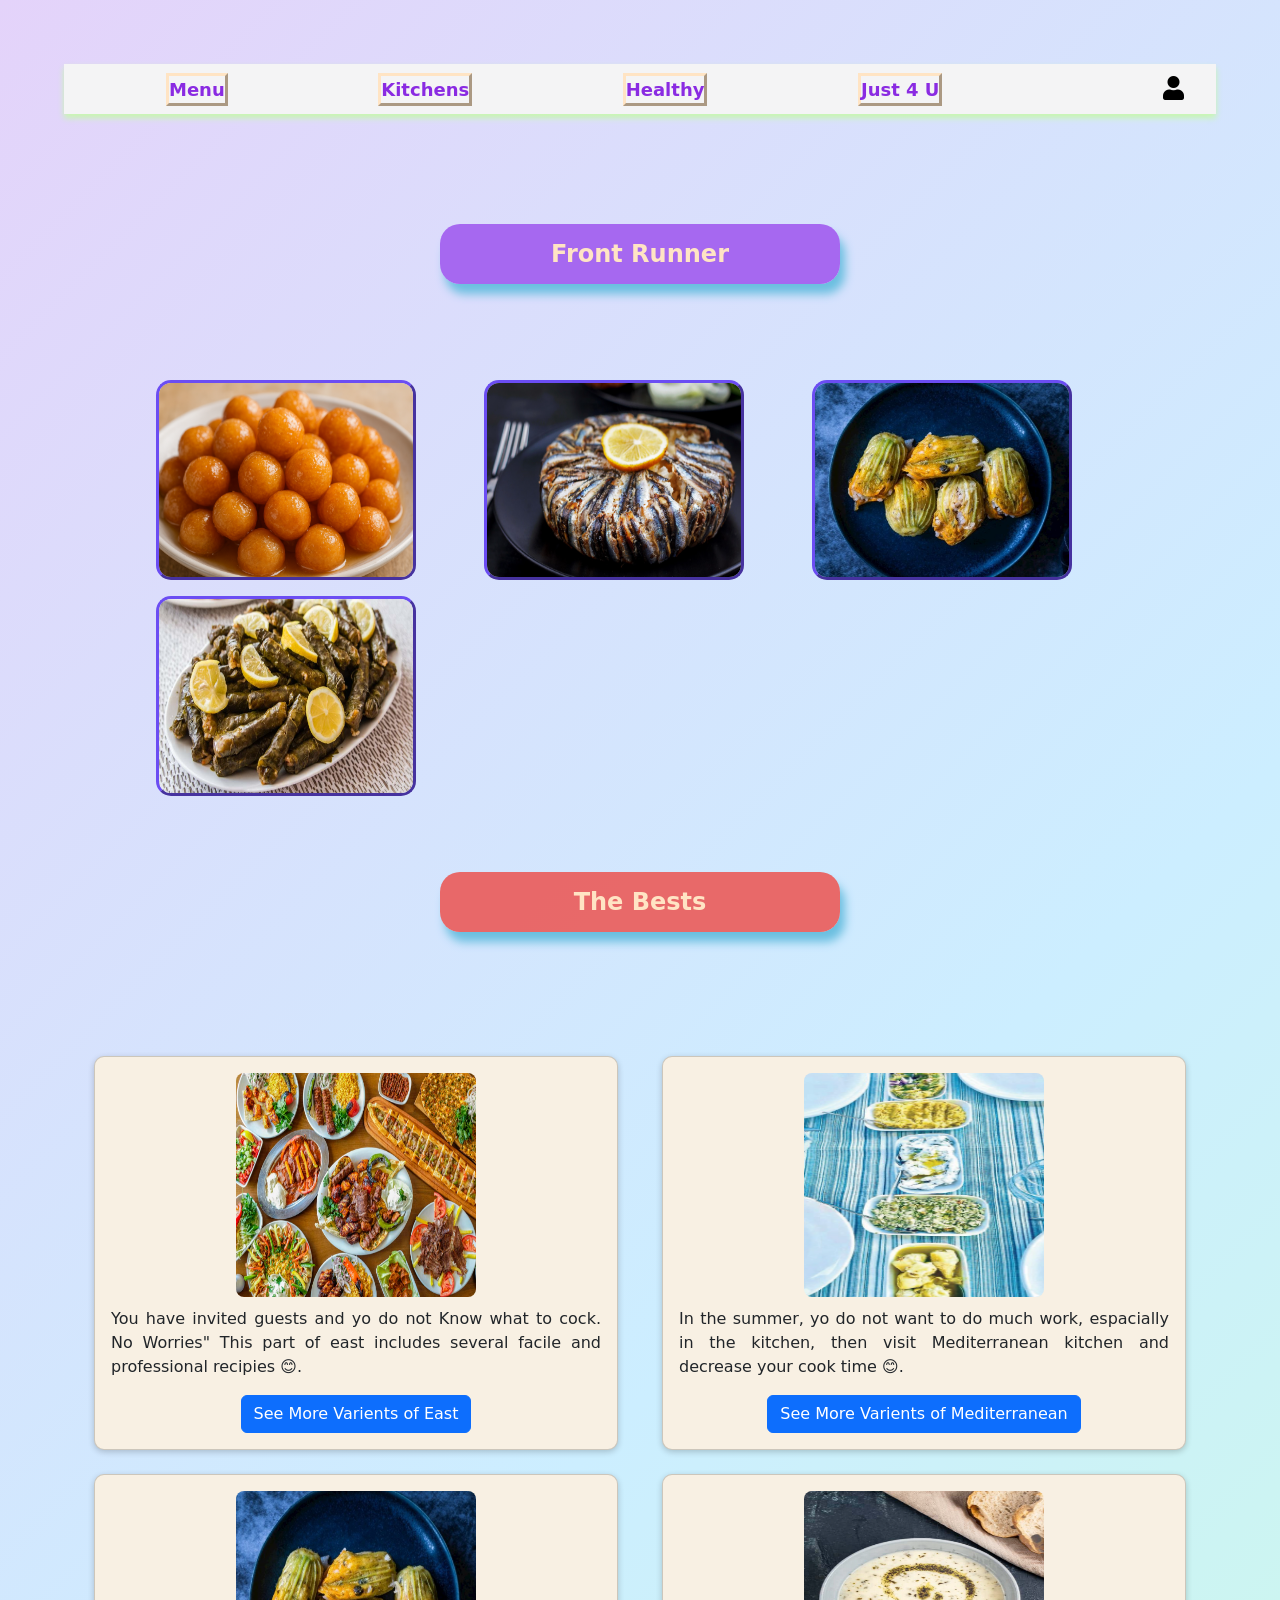
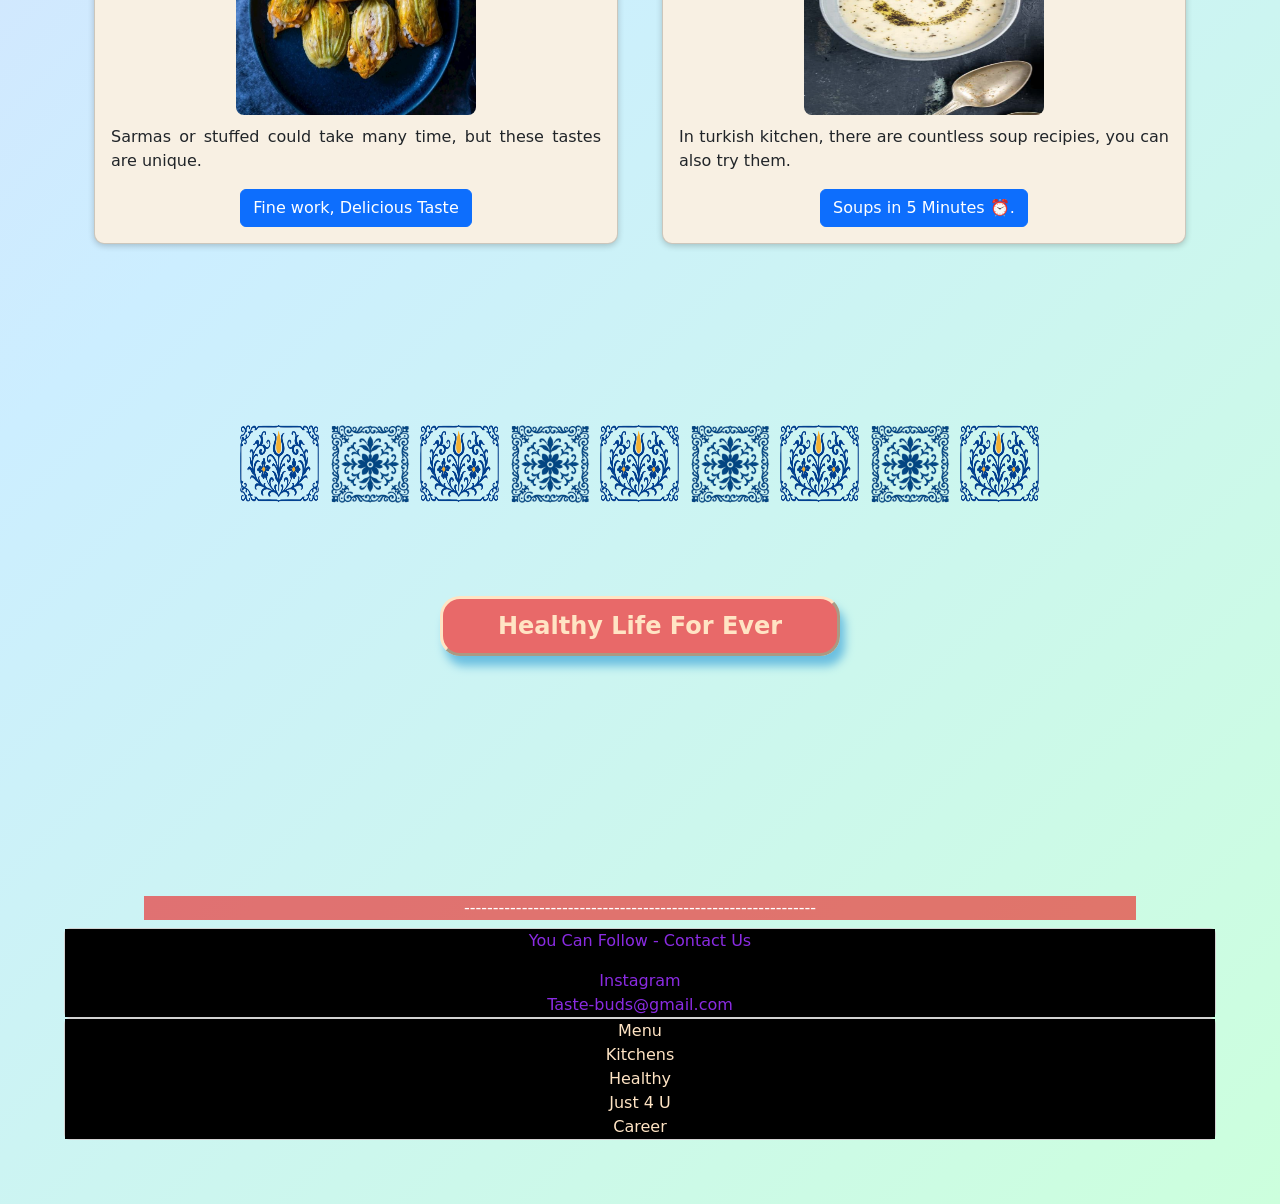
==== index.html @ 9bf7d687 "update3" ====
<!DOCTYPE html>
<html lang="en">
<head>
    <meta charset="UTF-8">
    <meta name="viewport" content="width=device-width, initial-scale=1.0">
    <title>Taste Buds</title>
   
    <link href="https://cdn.jsdelivr.net/npm/bootstrap@5.3.8/dist/css/bootstrap.min.css" rel="stylesheet" integrity="sha384-sRIl4kxILFvY47J16cr9ZwB07vP4J8+LH7qKQnuqkuIAvNWLzeN8tE5YBujZqJLB" crossorigin="anonymous">
    <link rel="stylesheet" href="../CSS/index.css">
    <link rel="stylesheet" href="https://cdnjs.cloudflare.com/ajax/libs/font-awesome/5.15.3/css/all.min.css" />


</head>
<body>

    <nav class="navbar">
  <div class="container-fluid">
        
        <!-- Menu -->
            <a class="navMenu" href="#">
                Menu
            </a>
                
        <!-- Kitchens -->
            <a class="kitchens" href="#">
                Kitchens
            </a>
      

        <!-- Healthy -->
        
            <a class="healthy" href="#">
                Healthy
            </a>

        <!-- 4 You -->

            <a class="you" href="#">
                Just 4 U
            </a>

        <!-- Login -->
        <a class="login" href="/login.html"><i class="fa fa-user"></i></a> 
       
  </div>
</nav>

<!-- Front Runner -->
<div class="front">
    <nav class="frontMain">
        Front Runner
    </nav>
</div>

<div class="options1">
<!-- #####Slied 1######## -->
  <div class="carousel-inner">
    <div>
      <img class="f1" src="../Images/lokma.png" alt="lokma">
    </div>
<!-- #####Slied 2######## -->
    <div>
      <img class=" f2 d-block w-10" src="../Images/hamsi.png"  alt="hamsi">
    </div>
<!-- #####Slied 3######## -->
    <div>
      <img  class="f3 d-block w-10" src="../Images/dolmalar.png" alt="dolmalar">
    </div>
<!--######Slied 4  -->
    <div>
      <img  class="f4 d-block w-10" src="../Images/sarma.png" alt="sarma">
    </div>
  </div>
</div>
    

<!-- The Bests -->

<div class="best">
    <nav class="theBest">
        The Bests
    </nav>
</div>

<br>

<div class="besties">

<div class="row" id="block1">
  <div class="col-sm-6 mb-3 mb-sm-0">
    <div class="card">
      <div class="card-body">
        <img src="../Images/aksam_menüsü.png" alt="" style="width: 15rem; height: 14rem;">
        <p class="card-text1">You have invited guests and yo do not Know what to cock. No Worries"
          This part of east includes several facile and professional recipies 😊.
        </p>
        <a href="#" class="btn btn-primary">See More Varients of East</a>
      </div>
    </div>
  </div>

  <div class="col-sm-6">
    <div class="card">
      <div class="card-body">
        <img src="../Images/akdeniz_sofrasi.png" alt="" style="width: 15rem; height: 14rem;">
        <p class="card-text">In the summer, yo do not want to do much work, espacially in the kitchen, then visit Mediterranean
          kitchen and decrease your cook time 😊.</p>
        <a href="#" class="btn btn-primary">See More Varients of Mediterranean</a>
      </div>
    </div>
  </div>
</div>

<br>

<div class="row" id="block2">
  <div class="col-sm-6 mb-3 mb-sm-0">
    <div class="card">
      <div class="card-body">
        <img src="../Images/dolmalar.png" alt="" style="width: 15rem; height: 14rem;">
        <p class="card-text1">Sarmas or stuffed could take many time, but these tastes are unique.</p>
        <a href="#" class="btn btn-primary">Fine work, Delicious Taste</a>
      </div>
    </div>
  </div>


  <div class="col-sm-6">
    <div class="card">
      <div class="card-body">
        <img src="../Images/corba.png" alt="" style="width: 15rem; height: 14rem;">
        <p class="card-text">In turkish kitchen, there are countless soup recipies, you can also try them.</p>
        <a href="#" class="btn btn-primary">Soups in 5 Minutes ⏰.</a>
      </div>
    </div>
  </div>
</div>
</div>


<!-- Fonts -->
<div class="motifs-wrapper">
<div class="motif">
<img class="motif1" src="../Images/osmMotif.png" alt="">
<img class="motif2" src="../Images/rumMotif.png" alt="">
<img class="motif3" src="../Images/osmMotif.png" alt="">
<img class="motif2" src="../Images/rumMotif.png" alt="">
<img class="motif3" src="../Images/osmMotif.png" alt="">
<img class="motif2" src="../Images/rumMotif.png" alt="">
<img class="motif3" src="../Images/osmMotif.png" alt="">
<img class="motif2" src="../Images/rumMotif.png" alt="">
<img class="motif3" src="../Images/osmMotif.png" alt="">
</div>
</div>


<!-- Healthy -->

<div class="health">
    <nav class="healthy"> 
      <a href="#">Healthy Life For Ever</a>
    </nav>
</div>

</div>

<!-- Footer -->

<footer>

  <p class="free">-------------------------------------------------------------</p>
  
  <div class="card">
    <div class="connections">
      <p>You Can Follow - Contact Us</p>  
      <li><a class="contact" href="#">Instagram</a></li> 
      <li><a class="mail" href="mailto:info@example.com">Taste-buds@gmail.com</a></li> 
    </div>

  </div>

  <div class="card">
    <div class="fM">
      <li class="m"><a href="#">Menu</a></li>
      <li class="k"><a href="#">Kitchens</a></li>
      <li class="h"><a href="#">Healthy</a></li>
      <li class="j"><a href="#">Just 4 U</a></li>
      <li class="c"><a href="#">Career</a></li>
   </div>
 </div>
</footer>

<script src="/JS/login.js"></script>


</body>
</html>
---- CSS/index.css ----
body{
    background: linear-gradient(
         135deg,
        #e4d3fa,
        #cceeff,
        #ccffdd
    );
    margin: 4em 4em 4em 4em;
    height: 100%;
    justify-content: center;
}
a{
    text-decoration: none;
    color: bisque;
}

nav.navbar{
    margin-bottom: 50px;
    margin-top: 30px;
    box-shadow: 0 4px 6px rgb(199, 248, 174);
    background-color: rgba(245, 245, 245, 0.979) !important;
    height: 50px;
    font-weight: 800;
    padding: 0 20px;

    display: flex;
    justify-content: space-around;
    flex-wrap: wrap;
    justify-content: center;
    text-align: center;
    align-items: center;
    gap: 20px;
    list-style: none;
}
a.login{
    font-size:x-large;
    color: black;
}

li.menu{
    list-style: none;
    padding-right: 1000px;
}

 .navMenu{
    border-style: outset;
    border-color: bisque;
    list-style: none;
    margin-left: 70px;
    color: inherit;
    text-decoration: none;
    font-size: large;
    color: blueviolet;
 }

.kitchens{
    border-style: outset;
    border-color: bisque;
    list-style: none;
    color: inherit;
    text-decoration: none;
    font-size: large;
    color: blueviolet;
 }

 .healthy{
    border-style: outset;
    border-color: bisque;
    list-style: none;
    color: inherit;
    text-decoration: none;
    font-size: large;
    color: blueviolet;
 }

 .you{
    border-style: outset;
    border-color: bisque;
    list-style: none;
    margin-right: 70px;
    color: inherit;
    text-decoration: none;
    font-size: large;
    color: blueviolet;
 }

 /*Front Runner*/

div.front{
    display:flex;
    justify-content: center;
}

nav.frontMain{

    margin-bottom: 80px;
    margin-top: 60px;
    box-shadow: 5px 10px 10px rgb(107, 191, 224);
    background-color: rgba(166, 102, 240, 0.979);
    color: bisque;
    display: flex;
    justify-content: center;
    text-align: center;
    align-items: center;
    list-style: none;
    height: 60px;
    font-weight: 900;
    padding: 0 20px;
    font-size:x-large;
    width: 400px;
    border-radius: 20px 20px 20px 20px;
    
}

.options1 {
  display: flex;
  justify-content: center;
}

.carousel-inner {
  max-width: 1000px;
  width: 100%;
  padding: 16px;

  display: grid;
  grid-template-columns: repeat(auto-fit, minmax(250px, 1fr));
  gap: 16px;
}

/* Make images responsive */
.carousel-inner img {
  width: 100%;
  height: auto;
  display: block;
  border-radius: 8px;

  height: 200px;
  width: 260px;
  border-radius: 15px 15px 15px 15px;
  border-style: outset;
  border-color: rgb(107, 77, 243);
}



/*The Bests*/

div.best{
    display:flex;
    justify-content: center;
}

nav.theBest{

    margin-bottom: 80px;
    margin-top: 60px;
    box-shadow: 5px 10px 10px rgb(107, 191, 224);
    background-color: rgba(233, 103, 103, 0.979);
    color: bisque;
    display: flex;
    justify-content: center;
    text-align: center;
    align-items: center;
    list-style: none;
    height: 60px;
    font-weight: 900;
    padding: 0 20px;
    font-size:x-large;
    width: 400px;
    border-radius: 20px 20px 20px 20px;
}

/* The Best----------------------
Container for all besties section */
.besties {
    justify-content: center;
    text-align: center; /* Center the section */
    padding: 20px;      /* Optional: space around content */
    margin-bottom: 10em;
}

/* Add left and right margin for each card */
.besties .card {
    margin: 0 10px;        /* 10px left and right */
    background-color: #f8f0e3; /* Example background color */
    border-radius: 10px;   /* Optional: rounded corners */
    box-shadow: 0 2px 6px rgba(0,0,0,0.2); /* Optional: subtle shadow */
}

/* Optional: style the title paragraph */
.card-text, .card-text1 {
    text-align: justify;
}

/* Make images responsive and center them */
.besties .card img {
    display: block;
    margin: 0 auto 10px auto; /* Center horizontally + space below */
    border-radius: 8px;
}

/*Motif*/

.motifs-wrapper{
    display: flex;
    flex-direction: column;
    align-items:center;
    gap: 10px;
    margin-bottom: 2em;
}

.motif{
    display:flex;
    align-items: center;
    gap: 10px;
}

.motif1, .motif2, .motif3{
    width: 5em;
    height: 5em;
}

/* Healthy */
div.health{
    display:flex;
    justify-content: center;
}

nav.healthy{
    margin-bottom: 15rem;
    margin-top: 60px;
    box-shadow: 5px 10px 10px rgb(107, 191, 224);
    background-color: rgba(233, 103, 103, 0.979);
    color: bisque;
    display: flex;
    justify-content: center;
    text-align: center;
    align-items: center;
    list-style: none;
    height: 60px;
    font-weight: 900;
    padding: 0 20px;
    font-size:x-large;
    width: 400px;
    border-radius: 20px 20px 20px 20px;
}
p.free{
    color: rgb(255, 255, 255);
    background-color:rgba(241, 8, 8, 0.548) ;
    text-align: center;
    margin: 0rem 5rem 0.5rem 5rem;
}


footer div.connections , li a.contact , li a.mail{
    text-align: center;
    text-decoration: none;
    list-style: none;
    color: blueviolet;
    background-color: rgb(0, 0, 0);
}


div.fM{
    text-align: center;
    color: bisque;
    background-color: black;
    list-style: none;
}
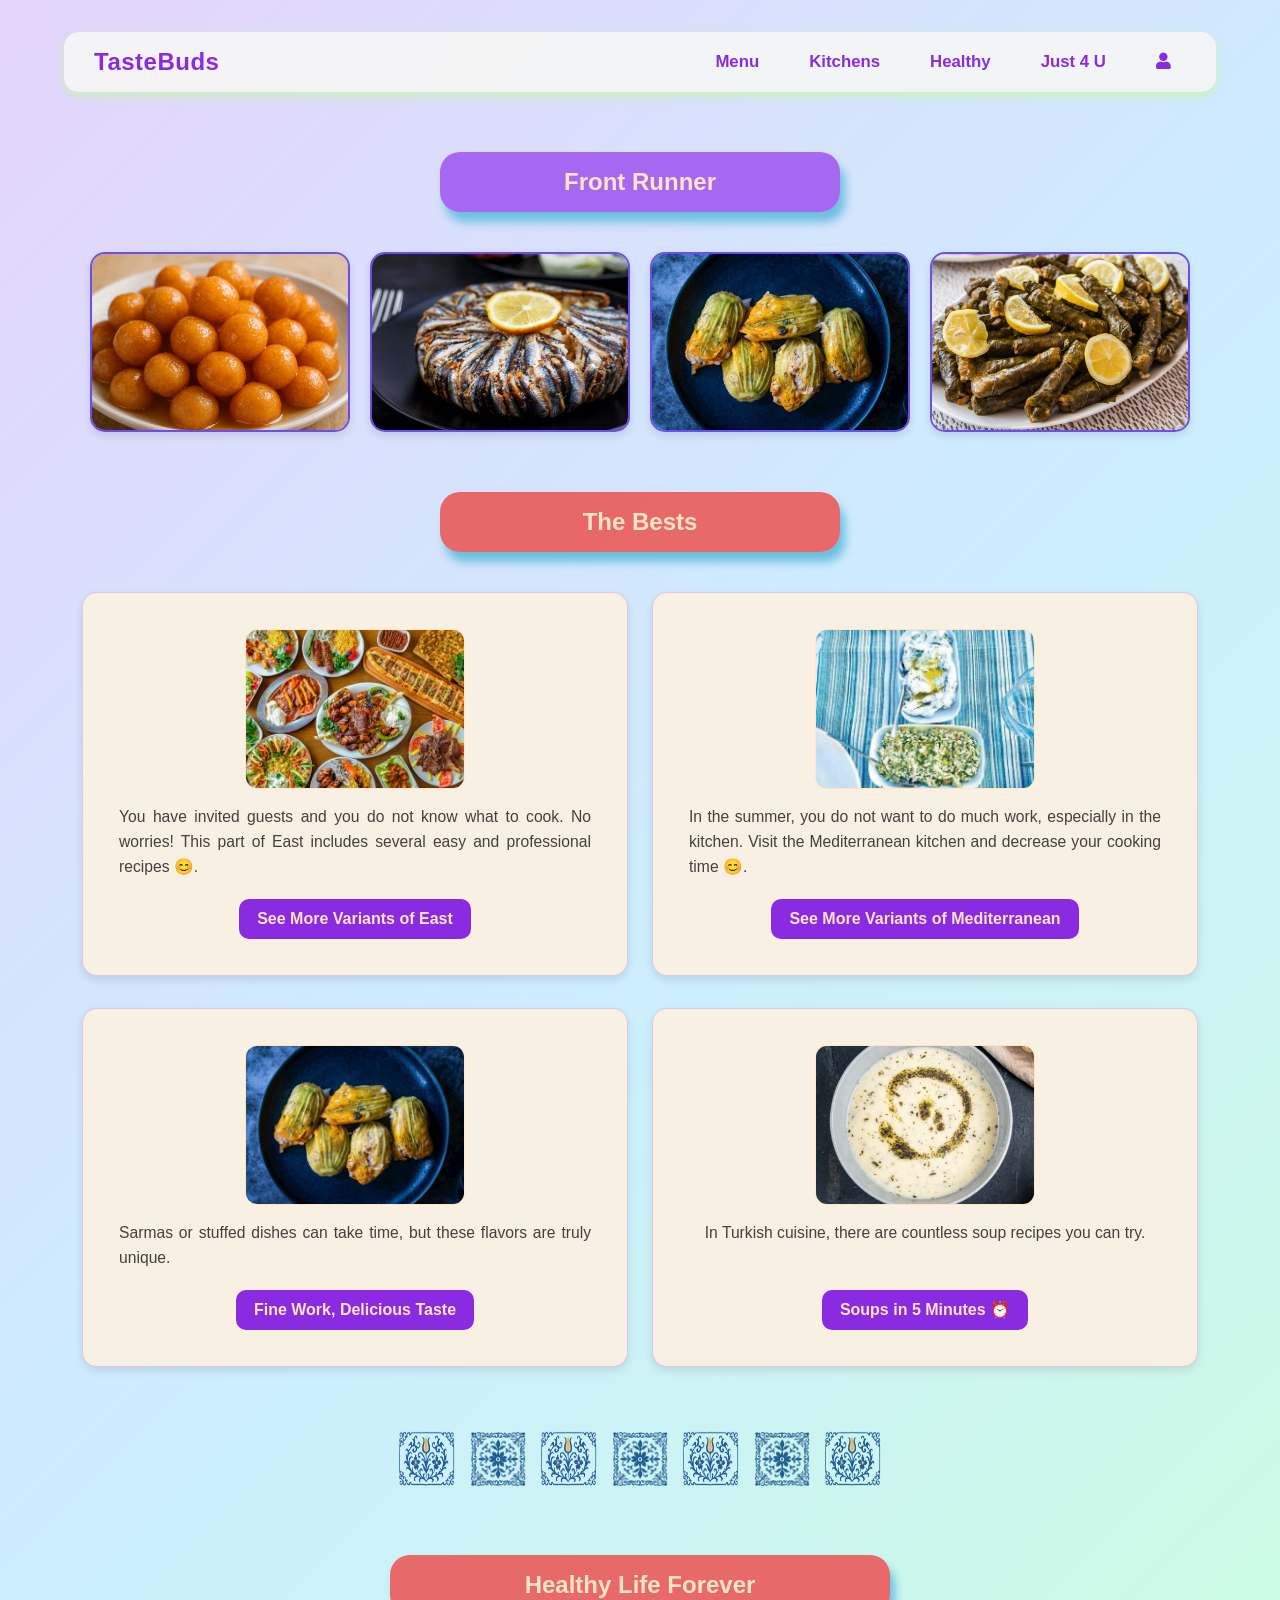
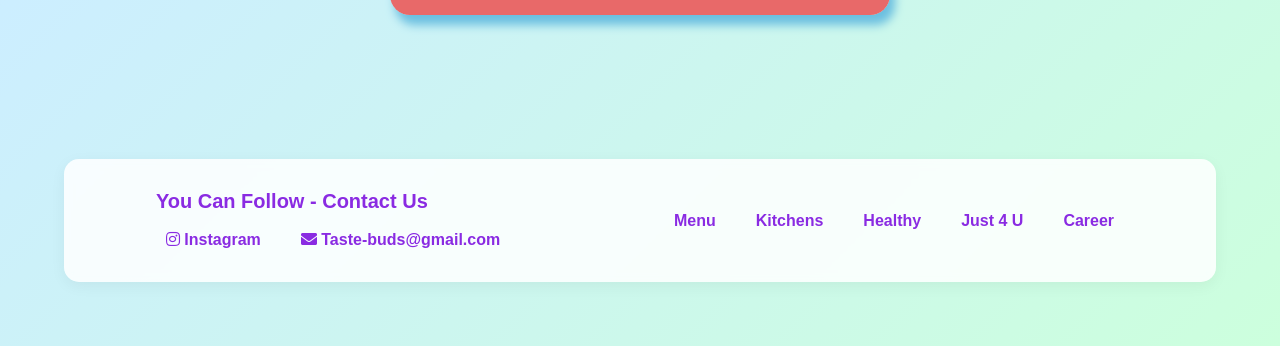
==== commit 51c6a619: "changes" ====
--- a/index.html
+++ b/index.html
@@ -3,195 +3,150 @@
 <head>
     <meta charset="UTF-8">
     <meta name="viewport" content="width=device-width, initial-scale=1.0">
-    <title>Taste Buds</title>
-   
-    <link href="https://cdn.jsdelivr.net/npm/bootstrap@5.3.8/dist/css/bootstrap.min.css" rel="stylesheet" integrity="sha384-sRIl4kxILFvY47J16cr9ZwB07vP4J8+LH7qKQnuqkuIAvNWLzeN8tE5YBujZqJLB" crossorigin="anonymous">
+    <title>TasteBuds | Home</title>
+    
+    <!-- Bootstrap 5 & FontAwesome -->
+    <link href="https://cdn.jsdelivr.net/npm/bootstrap@5.3.0/dist/css/bootstrap.min.css" rel="stylesheet">
+    <link rel="stylesheet" href="https://cdnjs.cloudflare.com/ajax/libs/font-awesome/5.15.3/css/all.min.css" />
     <link rel="stylesheet" href="../CSS/index.css">
-    <link rel="stylesheet" href="https://cdnjs.cloudflare.com/ajax/libs/font-awesome/5.15.3/css/all.min.css" />
-
-
 </head>
 <body>
 
-    <nav class="navbar">
-  <div class="container-fluid">
-        
-        <!-- Menu -->
-            <a class="navMenu" href="#">
-                Menu
-            </a>
-                
-        <!-- Kitchens -->
-            <a class="kitchens" href="#">
-                Kitchens
-            </a>
-      
+    <!-- Main Navigation Bar -->
+    <nav class="main-nav">
+        <div class="logo"><a href="index.html">TasteBuds</a></div>
 
-        <!-- Healthy -->
-        
-            <a class="healthy" href="#">
-                Healthy
-            </a>
+        <ul class="nav-links">
+            <li><a href="#" class="navMenu">Menu</a></li>
+            <li><a href="#" class="kitchens">Kitchens</a></li>
+            <li><a href="#" class="healthy-link">Healthy</a></li>
+            <li><a href="#" class="you">Just 4 U</a></li>
+            <li><a href="/login.html" class="login"><i class="fa fa-user"></i></a></li>
+        </ul>
+    </nav>
 
-        <!-- 4 You -->
-
-            <a class="you" href="#">
-                Just 4 U
-            </a>
-
-        <!-- Login -->
-        <a class="login" href="/login.html"><i class="fa fa-user"></i></a> 
-       
-  </div>
-</nav>
-
-<!-- Front Runner -->
-<div class="front">
-    <nav class="frontMain">
-        Front Runner
-    </nav>
-</div>
-
-<div class="options1">
-<!-- #####Slied 1######## -->
-  <div class="carousel-inner">
-    <div>
-      <img class="f1" src="../Images/lokma.png" alt="lokma">
-    </div>
-<!-- #####Slied 2######## -->
-    <div>
-      <img class=" f2 d-block w-10" src="../Images/hamsi.png"  alt="hamsi">
-    </div>
-<!-- #####Slied 3######## -->
-    <div>
-      <img  class="f3 d-block w-10" src="../Images/dolmalar.png" alt="dolmalar">
-    </div>
-<!--######Slied 4  -->
-    <div>
-      <img  class="f4 d-block w-10" src="../Images/sarma.png" alt="sarma">
-    </div>
-  </div>
-</div>
-    
-
-<!-- The Bests -->
-
-<div class="best">
-    <nav class="theBest">
-        The Bests
-    </nav>
-</div>
-
-<br>
-
-<div class="besties">
-
-<div class="row" id="block1">
-  <div class="col-sm-6 mb-3 mb-sm-0">
-    <div class="card">
-      <div class="card-body">
-        <img src="../Images/aksam_menüsü.png" alt="" style="width: 15rem; height: 14rem;">
-        <p class="card-text1">You have invited guests and yo do not Know what to cock. No Worries"
-          This part of east includes several facile and professional recipies 😊.
-        </p>
-        <a href="#" class="btn btn-primary">See More Varients of East</a>
-      </div>
-    </div>
-  </div>
-
-  <div class="col-sm-6">
-    <div class="card">
-      <div class="card-body">
-        <img src="../Images/akdeniz_sofrasi.png" alt="" style="width: 15rem; height: 14rem;">
-        <p class="card-text">In the summer, yo do not want to do much work, espacially in the kitchen, then visit Mediterranean
-          kitchen and decrease your cook time 😊.</p>
-        <a href="#" class="btn btn-primary">See More Varients of Mediterranean</a>
-      </div>
-    </div>
-  </div>
-</div>
-
-<br>
-
-<div class="row" id="block2">
-  <div class="col-sm-6 mb-3 mb-sm-0">
-    <div class="card">
-      <div class="card-body">
-        <img src="../Images/dolmalar.png" alt="" style="width: 15rem; height: 14rem;">
-        <p class="card-text1">Sarmas or stuffed could take many time, but these tastes are unique.</p>
-        <a href="#" class="btn btn-primary">Fine work, Delicious Taste</a>
-      </div>
-    </div>
-  </div>
-
-
-  <div class="col-sm-6">
-    <div class="card">
-      <div class="card-body">
-        <img src="../Images/corba.png" alt="" style="width: 15rem; height: 14rem;">
-        <p class="card-text">In turkish kitchen, there are countless soup recipies, you can also try them.</p>
-        <a href="#" class="btn btn-primary">Soups in 5 Minutes ⏰.</a>
-      </div>
-    </div>
-  </div>
-</div>
-</div>
-
-
-<!-- Fonts -->
-<div class="motifs-wrapper">
-<div class="motif">
-<img class="motif1" src="../Images/osmMotif.png" alt="">
-<img class="motif2" src="../Images/rumMotif.png" alt="">
-<img class="motif3" src="../Images/osmMotif.png" alt="">
-<img class="motif2" src="../Images/rumMotif.png" alt="">
-<img class="motif3" src="../Images/osmMotif.png" alt="">
-<img class="motif2" src="../Images/rumMotif.png" alt="">
-<img class="motif3" src="../Images/osmMotif.png" alt="">
-<img class="motif2" src="../Images/rumMotif.png" alt="">
-<img class="motif3" src="../Images/osmMotif.png" alt="">
-</div>
-</div>
-
-
-<!-- Healthy -->
-
-<div class="health">
-    <nav class="healthy"> 
-      <a href="#">Healthy Life For Ever</a>
-    </nav>
-</div>
-
-</div>
-
-<!-- Footer -->
-
-<footer>
-
-  <p class="free">-------------------------------------------------------------</p>
-  
-  <div class="card">
-    <div class="connections">
-      <p>You Can Follow - Contact Us</p>  
-      <li><a class="contact" href="#">Instagram</a></li> 
-      <li><a class="mail" href="mailto:info@example.com">Taste-buds@gmail.com</a></li> 
+    <!-- Front Runner Header -->
+    <div class="front">
+        <div class="frontMain">
+            Front Runner
+        </div>
     </div>
 
-  </div>
+    <!-- Front Runner Gallery (Grid) -->
+    <div class="options1">
+        <div class="gallery-grid">
+            <div class="gallery-item">
+                <img class="f1" src="../Images/lokma.png" alt="lokma">
+            </div>
+            <div class="gallery-item">
+                <img class="f2" src="../Images/hamsi.png" alt="hamsi">
+            </div>
+            <div class="gallery-item">
+                <img class="f3" src="../Images/dolmalar.png" alt="dolmalar">
+            </div>
+            <div class="gallery-item">
+                <img class="f4" src="../Images/sarma.png" alt="sarma">
+            </div>
+        </div>
+    </div>
 
-  <div class="card">
-    <div class="fM">
-      <li class="m"><a href="#">Menu</a></li>
-      <li class="k"><a href="#">Kitchens</a></li>
-      <li class="h"><a href="#">Healthy</a></li>
-      <li class="j"><a href="#">Just 4 U</a></li>
-      <li class="c"><a href="#">Career</a></li>
-   </div>
- </div>
-</footer>
+    <!-- The Bests Header -->
+    <div class="best">
+        <div class="theBest">
+            The Bests
+        </div>
+    </div>
 
-<script src="/JS/login.js"></script>
+    <!-- Besties Section / Cards -->
+    <div class="besties container">
+        <div class="row g-4" id="block1">
+            <div class="col-md-6">
+                <div class="card h-100">
+                    <div class="card-body">
+                        <img src="../Images/aksam_menüsü.png" alt="Evening Menu">
+                        <p class="card-text">You have invited guests and you do not know what to cook. No worries! This part of East includes several easy and professional recipes 😊.</p>
+                        <a href="#" class="btn btn-custom">See More Variants of East</a>
+                    </div>
+                </div>
+            </div>
 
+            <div class="col-md-6">
+                <div class="card h-100">
+                    <div class="card-body">
+                        <img src="../Images/akdeniz_sofrasi.png" alt="Mediterranean Cuisine">
+                        <p class="card-text">In the summer, you do not want to do much work, especially in the kitchen. Visit the Mediterranean kitchen and decrease your cooking time 😊.</p>
+                        <a href="#" class="btn btn-custom">See More Variants of Mediterranean</a>
+                    </div>
+                </div>
+            </div>
+        </div>
 
+        <div class="row g-4 mt-2" id="block2">
+            <div class="col-md-6">
+                <div class="card h-100">
+                    <div class="card-body">
+                        <img src="../Images/dolmalar.png" alt="Stuffed Dishes">
+                        <p class="card-text">Sarmas or stuffed dishes can take time, but these flavors are truly unique.</p>
+                        <a href="#" class="btn btn-custom">Fine Work, Delicious Taste</a>
+                    </div>
+                </div>
+            </div>
+
+            <div class="col-md-6">
+                <div class="card h-100">
+                    <div class="card-body">
+                        <img src="../Images/corba.png" alt="Soups">
+                        <p class="card-text">In Turkish cuisine, there are countless soup recipes you can try.</p>
+                        <a href="#" class="btn btn-custom">Soups in 5 Minutes ⏰</a>
+                    </div>
+                </div>
+            </div>
+        </div>
+    </div>
+
+    <!-- Motifs Divider Section -->
+    <div class="motifs-wrapper">
+        <div class="motif">
+            <img class="motif1" src="../Images/osmMotif.png" alt="Ottoman Motif">
+            <img class="motif2" src="../Images/rumMotif.png" alt="Seljuk Motif">
+            <img class="motif3" src="../Images/osmMotif.png" alt="Ottoman Motif">
+            <img class="motif2" src="../Images/rumMotif.png" alt="Seljuk Motif">
+            <img class="motif3" src="../Images/osmMotif.png" alt="Ottoman Motif">
+            <img class="motif2" src="../Images/rumMotif.png" alt="Seljuk Motif">
+            <img class="motif3" src="../Images/osmMotif.png" alt="Ottoman Motif">
+        </div>
+    </div>
+
+    <!-- Healthy Section Banner -->
+    <div class="health">
+        <div class="healthy-banner"> 
+            <a href="#">Healthy Life Forever</a>
+        </div>
+    </div>
+
+    <!-- Footer -->
+    <footer class="site-footer">
+        <div class="footer-card">
+            <div class="connections">
+                <h5>You Can Follow - Contact Us</h5>  
+                <ul class="footer-links">
+                    <li><a class="contact" href="#"><i class="fab fa-instagram"></i> Instagram</a></li> 
+                    <li><a class="mail" href="mailto:info@example.com"><i class="fas fa-envelope"></i> Taste-buds@gmail.com</a></li> 
+                </ul>
+            </div>
+
+            <div class="footer-nav">
+                <ul class="fM">
+                    <li><a href="#">Menu</a></li>
+                    <li><a href="#">Kitchens</a></li>
+                    <li><a href="#">Healthy</a></li>
+                    <li><a href="#">Just 4 U</a></li>
+                    <li><a href="#">Career</a></li>
+                </ul>
+            </div>
+        </div>
+    </footer>
+
+    <script src="/JS/login.js"></script>
 </body>
 </html>
--- a/CSS/index.css
+++ b/CSS/index.css
@@ -1,100 +1,85 @@
-body{
+/* Base Theme Styling */
+body {
     background: linear-gradient(
-         135deg,
+        135deg,
         #e4d3fa,
         #cceeff,
         #ccffdd
     );
-    margin: 4em 4em 4em 4em;
-    height: 100%;
-    justify-content: center;
-}
-a{
+    margin: 2em 4em 4em 4em;
+    min-height: 100vh;
+    font-family: 'Segoe UI', Tahoma, Geneva, Verdana, sans-serif;
+    color: #2b2623;
+}
+
+a {
     text-decoration: none;
-    color: bisque;
-}
-
-nav.navbar{
-    margin-bottom: 50px;
-    margin-top: 30px;
-    box-shadow: 0 4px 6px rgb(199, 248, 174);
-    background-color: rgba(245, 245, 245, 0.979) !important;
-    height: 50px;
+    transition: all 0.3s ease;
+}
+
+/* Navbar Styling */
+nav.main-nav {
+    margin-bottom: 40px;
+    box-shadow: 0 4px 10px rgba(199, 248, 174, 0.8);
+    background-color: rgba(245, 245, 245, 0.95);
+    backdrop-filter: blur(5px);
+    border-radius: 15px;
+    padding: 0 30px;
+    height: 60px;
+    display: flex;
+    justify-content: space-between;
+    align-items: center;
+}
+
+nav.main-nav .logo a {
+    font-size: 1.5rem;
     font-weight: 800;
-    padding: 0 20px;
-
-    display: flex;
-    justify-content: space-around;
-    flex-wrap: wrap;
-    justify-content: center;
-    text-align: center;
-    align-items: center;
+    color: blueviolet;
+    letter-spacing: 0.5px;
+}
+
+nav.main-nav .logo a:hover {
+    color: #5c1d24;
+}
+
+ul.nav-links {
+    display: flex;
     gap: 20px;
     list-style: none;
-}
-a.login{
-    font-size:x-large;
-    color: black;
-}
-
-li.menu{
-    list-style: none;
-    padding-right: 1000px;
-}
-
- .navMenu{
-    border-style: outset;
+    margin: 0;
+    padding: 0;
+    align-items: center;
+}
+
+ul.nav-links li a {
+    font-size: 1.05rem;
+    font-weight: 700;
+    color: blueviolet;
+    padding: 6px 14px;
+    border-radius: 8px;
+    border: 1px solid transparent;
+}
+
+ul.nav-links li a:hover {
     border-color: bisque;
-    list-style: none;
-    margin-left: 70px;
-    color: inherit;
-    text-decoration: none;
-    font-size: large;
-    color: blueviolet;
- }
-
-.kitchens{
-    border-style: outset;
-    border-color: bisque;
-    list-style: none;
-    color: inherit;
-    text-decoration: none;
-    font-size: large;
-    color: blueviolet;
- }
-
- .healthy{
-    border-style: outset;
-    border-color: bisque;
-    list-style: none;
-    color: inherit;
-    text-decoration: none;
-    font-size: large;
-    color: blueviolet;
- }
-
- .you{
-    border-style: outset;
-    border-color: bisque;
-    list-style: none;
-    margin-right: 70px;
-    color: inherit;
-    text-decoration: none;
-    font-size: large;
-    color: blueviolet;
- }
-
- /*Front Runner*/
-
-div.front{
-    display:flex;
-    justify-content: center;
-}
-
-nav.frontMain{
-
-    margin-bottom: 80px;
-    margin-top: 60px;
+    background-color: rgba(166, 102, 240, 0.15);
+    color: #5c1d24;
+}
+
+a.login {
+    font-size: 1.2rem;
+    color: blueviolet;
+}
+
+/* Front Runner & Section Headers */
+div.front, div.best, div.health {
+    display: flex;
+    justify-content: center;
+}
+
+.frontMain {
+    margin-bottom: 40px;
+    margin-top: 20px;
     box-shadow: 5px 10px 10px rgb(107, 191, 224);
     background-color: rgba(166, 102, 240, 0.979);
     color: bisque;
@@ -102,58 +87,24 @@
     justify-content: center;
     text-align: center;
     align-items: center;
-    list-style: none;
     height: 60px;
     font-weight: 900;
     padding: 0 20px;
-    font-size:x-large;
-    width: 400px;
-    border-radius: 20px 20px 20px 20px;
-    
-}
-
-.options1 {
-  display: flex;
-  justify-content: center;
-}
-
-.carousel-inner {
-  max-width: 1000px;
-  width: 100%;
-  padding: 16px;
-
-  display: grid;
-  grid-template-columns: repeat(auto-fit, minmax(250px, 1fr));
-  gap: 16px;
-}
-
-/* Make images responsive */
-.carousel-inner img {
-  width: 100%;
-  height: auto;
-  display: block;
-  border-radius: 8px;
-
-  height: 200px;
-  width: 260px;
-  border-radius: 15px 15px 15px 15px;
-  border-style: outset;
-  border-color: rgb(107, 77, 243);
-}
-
-
-
-/*The Bests*/
-
-div.best{
-    display:flex;
-    justify-content: center;
-}
-
-nav.theBest{
-
-    margin-bottom: 80px;
-    margin-top: 60px;
+    font-size: x-large;
+    width: 100%;
+    max-width: 400px;
+    border-radius: 20px;
+    transition: transform 0.3s ease, box-shadow 0.3s ease;
+}
+
+.frontMain:hover {
+    transform: translateY(-3px);
+    box-shadow: 5px 12px 15px rgb(80, 160, 200);
+}
+
+.theBest {
+    margin-bottom: 40px;
+    margin-top: 40px;
     box-shadow: 5px 10px 10px rgb(107, 191, 224);
     background-color: rgba(233, 103, 103, 0.979);
     color: bisque;
@@ -161,109 +112,232 @@
     justify-content: center;
     text-align: center;
     align-items: center;
-    list-style: none;
     height: 60px;
     font-weight: 900;
     padding: 0 20px;
-    font-size:x-large;
-    width: 400px;
-    border-radius: 20px 20px 20px 20px;
-}
-
-/* The Best----------------------
-Container for all besties section */
+    font-size: x-large;
+    width: 100%;
+    max-width: 400px;
+    border-radius: 20px;
+    transition: transform 0.3s ease;
+}
+
+.theBest:hover {
+    transform: translateY(-3px);
+}
+
+/* Gallery / Options Section */
+.options1 {
+    display: flex;
+    justify-content: center;
+    margin-bottom: 20px;
+}
+
+.gallery-grid {
+    max-width: 1100px;
+    width: 100%;
+    display: grid;
+    grid-template-columns: repeat(auto-fit, minmax(220px, 1fr));
+    gap: 20px;
+}
+
+.gallery-item img {
+    width: 100%;
+    height: 180px;
+    object-fit: cover;
+    border-radius: 15px;
+    border: 2px solid rgb(107, 77, 243);
+    box-shadow: 0 4px 8px rgba(0,0,0,0.1);
+    transition: transform 0.3s ease, box-shadow 0.3s ease;
+}
+
+.gallery-item img:hover {
+    transform: translateY(-5px);
+    box-shadow: 0 8px 16px rgba(107, 77, 243, 0.3);
+}
+
+/* Besties Section & Cards */
 .besties {
-    justify-content: center;
-    text-align: center; /* Center the section */
-    padding: 20px;      /* Optional: space around content */
-    margin-bottom: 10em;
-}
-
-/* Add left and right margin for each card */
+    margin-bottom: 4em;
+}
+
 .besties .card {
-    margin: 0 10px;        /* 10px left and right */
-    background-color: #f8f0e3; /* Example background color */
-    border-radius: 10px;   /* Optional: rounded corners */
-    box-shadow: 0 2px 6px rgba(0,0,0,0.2); /* Optional: subtle shadow */
-}
-
-/* Optional: style the title paragraph */
-.card-text, .card-text1 {
+    background-color: #f8f0e3;
+    border-radius: 15px;
+    padding: 20px;
+    box-shadow: 0 4px 8px rgba(0,0,0,0.1);
+    border: 1px solid rgba(166, 102, 240, 0.3);
+    transition: transform 0.3s ease, box-shadow 0.3s ease;
+}
+
+.besties .card:hover {
+    transform: translateY(-6px);
+    box-shadow: 0 10px 20px rgba(107, 77, 243, 0.25);
+}
+
+.besties .card-body {
+    display: flex;
+    flex-direction: column;
+    align-items: center;
+    text-align: center;
+}
+
+.besties .card img {
+    width: 100%;
+    max-width: 220px;
+    height: 160px;
+    object-fit: cover;
+    border-radius: 12px;
+    margin-bottom: 15px;
+    border: 1px solid bisque;
+}
+
+.card-text {
+    color: #4a3e3d;
+    font-size: 0.98rem;
+    line-height: 1.6;
+    margin-bottom: 20px;
     text-align: justify;
 }
 
-/* Make images responsive and center them */
-.besties .card img {
-    display: block;
-    margin: 0 auto 10px auto; /* Center horizontally + space below */
-    border-radius: 8px;
-}
-
-/*Motif*/
-
-.motifs-wrapper{
-    display: flex;
-    flex-direction: column;
-    align-items:center;
-    gap: 10px;
-    margin-bottom: 2em;
-}
-
-.motif{
-    display:flex;
-    align-items: center;
-    gap: 10px;
-}
-
-.motif1, .motif2, .motif3{
-    width: 5em;
-    height: 5em;
-}
-
-/* Healthy */
-div.health{
-    display:flex;
-    justify-content: center;
-}
-
-nav.healthy{
-    margin-bottom: 15rem;
-    margin-top: 60px;
+/* Custom Buttons */
+.btn-custom {
+    background-color: blueviolet;
+    color: bisque;
+    font-weight: 700;
+    border-radius: 10px;
+    padding: 8px 18px;
+    border: none;
+    transition: background-color 0.3s ease, transform 0.2s ease;
+    margin-top: auto;
+}
+
+.btn-custom:hover {
+    background-color: #5c1d24;
+    color: bisque;
+    transform: scale(1.03);
+}
+
+/* Motifs Divider */
+.motifs-wrapper {
+    display: flex;
+    justify-content: center;
+    margin: 3em 0;
+}
+
+.motif {
+    display: flex;
+    align-items: center;
+    gap: 15px;
+    flex-wrap: wrap;
+    justify-content: center;
+}
+
+.motif img {
+    width: 3.5em;
+    height: 3.5em;
+    opacity: 0.85;
+    transition: transform 0.3s ease;
+}
+
+.motif img:hover {
+    transform: rotate(10deg) scale(1.1);
+}
+
+/* Healthy Life Banner */
+.healthy-banner {
+    margin-bottom: 4em;
+    margin-top: 20px;
     box-shadow: 5px 10px 10px rgb(107, 191, 224);
     background-color: rgba(233, 103, 103, 0.979);
-    color: bisque;
     display: flex;
     justify-content: center;
     text-align: center;
     align-items: center;
-    list-style: none;
     height: 60px;
     font-weight: 900;
     padding: 0 20px;
-    font-size:x-large;
-    width: 400px;
-    border-radius: 20px 20px 20px 20px;
-}
-p.free{
-    color: rgb(255, 255, 255);
-    background-color:rgba(241, 8, 8, 0.548) ;
-    text-align: center;
-    margin: 0rem 5rem 0.5rem 5rem;
-}
-
-
-footer div.connections , li a.contact , li a.mail{
-    text-align: center;
-    text-decoration: none;
+    font-size: x-large;
+    width: 100%;
+    max-width: 500px;
+    border-radius: 20px;
+    transition: transform 0.3s ease;
+}
+
+.healthy-banner a {
+    color: bisque;
+}
+
+.healthy-banner:hover {
+    transform: scale(1.03);
+}
+
+/* Footer Styling */
+footer.site-footer {
+    margin-top: 3em;
+}
+
+.footer-card {
+    background-color: rgba(255, 255, 255, 0.85);
+    backdrop-filter: blur(5px);
+    border-radius: 15px;
+    padding: 30px;
+    box-shadow: 0 4px 15px rgba(0,0,0,0.05);
+    display: flex;
+    flex-wrap: wrap;
+    justify-content: space-around;
+    gap: 30px;
+    align-items: center;
+}
+
+.connections h5 {
+    color: blueviolet;
+    font-weight: 800;
+    margin-bottom: 15px;
+}
+
+.footer-links, ul.fM {
     list-style: none;
-    color: blueviolet;
-    background-color: rgb(0, 0, 0);
-}
-
-
-div.fM{
-    text-align: center;
-    color: bisque;
-    background-color: black;
-    list-style: none;
+    padding: 0;
+    margin: 0;
+    display: flex;
+    gap: 20px;
+    flex-wrap: wrap;
+}
+
+.footer-links a, ul.fM a {
+    color: blueviolet;
+    font-weight: 700;
+    padding: 5px 10px;
+    border-radius: 6px;
+}
+
+.footer-links a:hover, ul.fM a:hover {
+    background-color: rgba(166, 102, 240, 0.15);
+    color: #5c1d24;
+}
+
+/* Mobile Responsiveness */
+@media (max-width: 768px) {
+    body {
+        margin: 1em;
+    }
+    
+    nav.main-nav {
+        flex-direction: column;
+        height: auto;
+        padding: 15px;
+        gap: 15px;
+    }
+    
+    ul.nav-links {
+        gap: 10px;
+        flex-wrap: wrap;
+        justify-content: center;
+    }
+    
+    .footer-card {
+        flex-direction: column;
+        text-align: center;
+    }
 }
